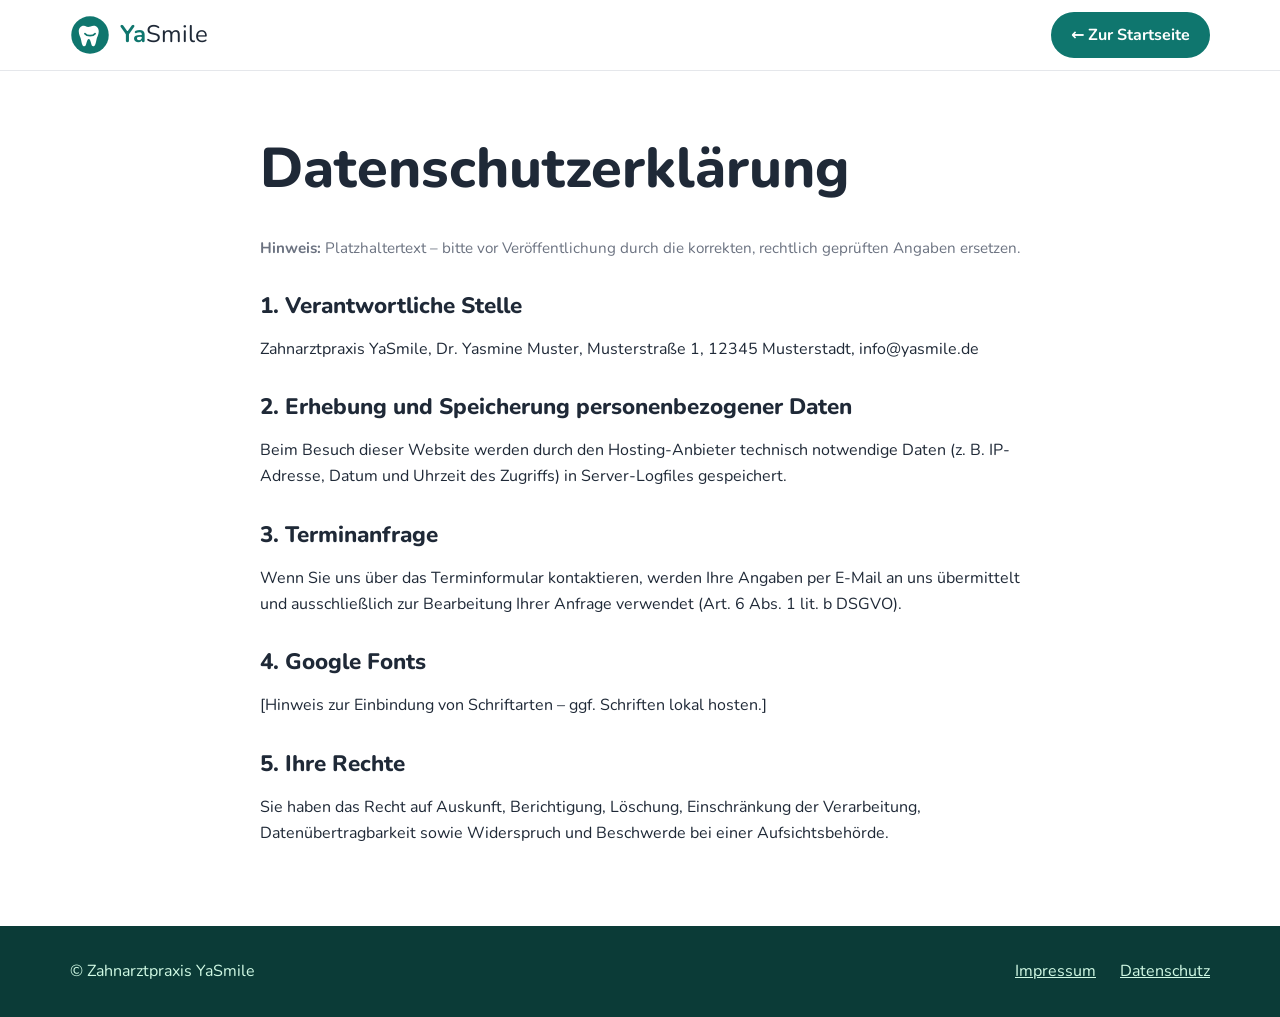
==== datenschutz.html @ cb1a3b2c "Add YaSmile dental practice website Static responsive site with hero, practice info, services, team," ====
<!DOCTYPE html>
<html lang="de">
<head>
  <meta charset="UTF-8">
  <meta name="viewport" content="width=device-width, initial-scale=1.0">
  <title>Datenschutzerklärung – YaSmile</title>
  <meta name="robots" content="noindex">
  <link rel="icon" href="favicon.svg" type="image/svg+xml">
  <link href="https://fonts.googleapis.com/css2?family=Nunito:wght@400;600;700;800&display=swap" rel="stylesheet">
  <link rel="stylesheet" href="css/styles.css">
</head>
<body>
  <header class="site-header">
    <div class="container nav-wrap">
      <a href="index.html" class="brand"><img src="assets/logo.svg" alt="" width="40" height="40"><span><strong>Ya</strong>Smile</span></a>
      <a href="index.html" class="btn btn-small">← Zur Startseite</a>
    </div>
  </header>
  <main class="legal container narrow">
    <h1>Datenschutzerklärung</h1>
    <p class="note"><strong>Hinweis:</strong> Platzhaltertext – bitte vor Veröffentlichung durch die korrekten, rechtlich geprüften Angaben ersetzen.</p>
    <h2>1. Verantwortliche Stelle</h2>
    <p>Zahnarztpraxis YaSmile, Dr. Yasmine Muster, Musterstraße 1, 12345 Musterstadt, info@yasmile.de</p>
    <h2>2. Erhebung und Speicherung personenbezogener Daten</h2>
    <p>Beim Besuch dieser Website werden durch den Hosting-Anbieter technisch notwendige Daten (z. B. IP-Adresse, Datum und Uhrzeit des Zugriffs) in Server-Logfiles gespeichert.</p>
    <h2>3. Terminanfrage</h2>
    <p>Wenn Sie uns über das Terminformular kontaktieren, werden Ihre Angaben per E-Mail an uns übermittelt und ausschließlich zur Bearbeitung Ihrer Anfrage verwendet (Art. 6 Abs. 1 lit. b DSGVO).</p>
    <h2>4. Google Fonts</h2>
    <p>[Hinweis zur Einbindung von Schriftarten – ggf. Schriften lokal hosten.]</p>
    <h2>5. Ihre Rechte</h2>
    <p>Sie haben das Recht auf Auskunft, Berichtigung, Löschung, Einschränkung der Verarbeitung, Datenübertragbarkeit sowie Widerspruch und Beschwerde bei einer Aufsichtsbehörde.</p>
  </main>
  <footer class="site-footer">
    <div class="container footer-grid">
      <p>© Zahnarztpraxis YaSmile</p>
      <nav><a href="impressum.html">Impressum</a><a href="datenschutz.html">Datenschutz</a></nav>
    </div>
  </footer>
</body>
</html>
---- css/styles.css ----
:root {
  --primary: #0f766e;
  --primary-dark: #115e59;
  --primary-light: #ccfbf1;
  --accent: #f59e0b;
  --text: #1f2937;
  --muted: #6b7280;
  --bg: #ffffff;
  --tint: #f0fdfa;
  --border: #e5e7eb;
  --radius: 16px;
  --shadow: 0 10px 30px rgba(15, 118, 110, 0.12);
}

*, *::before, *::after { box-sizing: border-box; }
html { scroll-behavior: smooth; scroll-padding-top: 80px; }
body {
  margin: 0;
  font-family: "Nunito", system-ui, -apple-system, "Segoe UI", sans-serif;
  color: var(--text);
  background: var(--bg);
  line-height: 1.65;
}
img { max-width: 100%; display: block; }
a { color: var(--primary); }
h1, h2, h3 { line-height: 1.2; margin: 0 0 .6em; }
h1 { font-size: clamp(2.2rem, 5vw, 3.5rem); font-weight: 800; }
h2 { font-size: clamp(1.7rem, 3.5vw, 2.4rem); font-weight: 800; }
h3 { font-size: 1.15rem; }

.container { width: min(1140px, 100% - 32px); margin-inline: auto; }
.narrow { width: min(760px, 100% - 32px); }

.eyebrow {
  text-transform: uppercase; letter-spacing: .12em; font-size: .8rem;
  font-weight: 700; color: var(--primary); margin: 0 0 .5rem;
}
.accent { color: var(--primary); }

/* Buttons */
.btn {
  display: inline-block; background: var(--primary); color: #fff; text-decoration: none;
  font-weight: 700; padding: .85rem 1.6rem; border-radius: 999px; border: 2px solid var(--primary);
  cursor: pointer; font: inherit; font-weight: 700; transition: background .2s, transform .2s;
}
.btn:hover { background: var(--primary-dark); transform: translateY(-2px); }
.btn-outline { background: transparent; color: var(--primary); }
.btn-outline:hover { background: var(--primary-light); }
.btn-small { padding: .5rem 1.1rem; color: #fff !important; }

/* Header */
.site-header {
  position: sticky; top: 0; z-index: 50; background: rgba(255,255,255,.92);
  backdrop-filter: blur(8px); border-bottom: 1px solid var(--border);
}
.nav-wrap { display: flex; align-items: center; justify-content: space-between; height: 70px; }
.brand { display: flex; align-items: center; gap: .6rem; text-decoration: none; color: var(--text); font-size: 1.5rem; }
.brand strong { color: var(--primary); }
.main-nav { display: flex; align-items: center; gap: 1.5rem; }
.main-nav a { text-decoration: none; color: var(--text); font-weight: 600; }
.main-nav a:not(.btn):hover { color: var(--primary); }
.nav-toggle { display: none; background: none; border: 0; cursor: pointer; padding: 8px; }
.nav-toggle span { display: block; width: 24px; height: 3px; background: var(--text); margin: 4px 0; border-radius: 2px; transition: .3s; }

/* Hero */
.hero { background: linear-gradient(135deg, var(--tint) 0%, #fff 60%); padding: 5rem 0 4rem; }
.hero-grid { display: grid; grid-template-columns: 1.2fr 1fr; gap: 3rem; align-items: center; }
.lead { font-size: 1.15rem; color: var(--muted); max-width: 36em; }
.hero-actions { display: flex; flex-wrap: wrap; gap: 1rem; margin: 2rem 0 1.5rem; }
.hero-badges { list-style: none; padding: 0; margin: 0; display: flex; flex-wrap: wrap; gap: .5rem 1.5rem; color: var(--primary-dark); font-weight: 600; }
.smile-card { background: #fff; border-radius: 50%; box-shadow: var(--shadow); padding: 2rem; max-width: 380px; margin-inline: auto; animation: float 5s ease-in-out infinite; }
@keyframes float { 50% { transform: translateY(-12px); } }

/* Sections */
.section { padding: 5rem 0; }
.section-tinted { background: var(--tint); }
.section-head { text-align: center; max-width: 640px; margin: 0 auto 3rem; }
.two-col { display: grid; grid-template-columns: 1fr 1fr; gap: 3rem; align-items: start; }

.features { list-style: none; margin: 0; padding: 0; display: grid; gap: 1.25rem; }
.features li { display: flex; gap: 1rem; background: #fff; border: 1px solid var(--border); border-radius: var(--radius); padding: 1.25rem; }
.features p { margin: 0; color: var(--muted); }
.icon { font-size: 1.8rem; line-height: 1; flex-shrink: 0; }

.cards { display: grid; grid-template-columns: repeat(3, 1fr); gap: 1.5rem; }
.card { background: #fff; border-radius: var(--radius); padding: 2rem; box-shadow: 0 2px 8px rgba(0,0,0,.04); transition: transform .25s, box-shadow .25s; }
.card:hover { transform: translateY(-6px); box-shadow: var(--shadow); }
.card .icon { display: inline-flex; width: 56px; height: 56px; align-items: center; justify-content: center; background: var(--primary-light); border-radius: 14px; margin-bottom: 1rem; }
.card p { color: var(--muted); margin: 0; }

.team { display: grid; grid-template-columns: repeat(4, 1fr); gap: 1.5rem; }
.member { margin: 0; text-align: center; }
.avatar {
  aspect-ratio: 1; border-radius: var(--radius); display: grid; place-items: center;
  font-size: 3rem; font-weight: 800; color: var(--primary);
  background: linear-gradient(135deg, var(--primary-light), #fef3c7); margin-bottom: 1rem;
}
.member h3 { margin-bottom: .2rem; }
.member p { margin: 0; color: var(--muted); }

.hours { width: 100%; border-collapse: collapse; background: #fff; border-radius: var(--radius); overflow: hidden; }
.hours th, .hours td { padding: .8rem 1.2rem; text-align: left; border-bottom: 1px solid var(--border); }
.hours tr:last-child th, .hours tr:last-child td { border-bottom: 0; }
.hours td { text-align: right; font-variant-numeric: tabular-nums; }
.note { color: var(--muted); font-size: .95rem; }

.contact { font-style: normal; }
.map-placeholder {
  margin-top: 1.5rem; min-height: 200px; border-radius: var(--radius); border: 2px dashed #99f6e4;
  background: #fff; display: grid; place-content: center; text-align: center; padding: 1rem; gap: .3rem;
}
.map-placeholder span { font-weight: 700; font-size: 1.1rem; }
.map-placeholder small { color: var(--muted); }

/* Form */
.form { display: grid; grid-template-columns: 1fr 1fr; gap: 1.2rem; background: #fff; padding: 2rem; border-radius: var(--radius); box-shadow: var(--shadow); }
.field { display: flex; flex-direction: column; gap: .35rem; }
.full { grid-column: 1 / -1; }
.field label { font-weight: 600; font-size: .95rem; }
.field input, .field select, .field textarea {
  font: inherit; padding: .75rem .9rem; border: 1px solid var(--border); border-radius: 10px; background: #fff;
}
.field input:focus, .field select:focus, .field textarea:focus { outline: 2px solid var(--primary); border-color: transparent; }
.field.check { flex-direction: row; align-items: flex-start; gap: .6rem; }
.field.check input { margin-top: .35rem; }
.field.check label { font-weight: 400; }
.invalid { border-color: #dc2626 !important; }
.form-status { margin: .75rem 0 0; font-weight: 600; }
.form-status.error { color: #dc2626; }
.form-status.success { color: var(--primary); }

/* Footer */
.site-footer { background: #0b3b37; color: #d1fae5; padding: 2rem 0; }
.footer-grid { display: flex; flex-wrap: wrap; align-items: center; justify-content: space-between; gap: 1rem; }
.site-footer .brand { color: #fff; font-size: 1.2rem; }
.site-footer .brand strong { color: #5eead4; }
.site-footer p { margin: 0; }
.site-footer nav { display: flex; gap: 1.5rem; }
.site-footer a { color: #d1fae5; }

/* Legal pages */
.legal { padding: 4rem 0; }
.legal h2 { font-size: 1.4rem; margin-top: 2rem; }

/* Responsive */
@media (max-width: 900px) {
  .hero-grid, .two-col { grid-template-columns: 1fr; }
  .hero-visual { order: -1; }
  .smile-card { max-width: 240px; }
  .cards { grid-template-columns: repeat(2, 1fr); }
  .team { grid-template-columns: repeat(2, 1fr); }
}
@media (max-width: 760px) {
  .nav-toggle { display: block; }
  .main-nav {
    position: absolute; top: 70px; left: 0; right: 0; flex-direction: column; align-items: stretch;
    background: #fff; padding: 1rem 16px 1.5rem; gap: .25rem; border-bottom: 1px solid var(--border);
    display: none;
  }
  .main-nav.open { display: flex; }
  .main-nav a { padding: .6rem 0; }
  .main-nav .btn { text-align: center; margin-top: .5rem; }
  .nav-toggle[aria-expanded="true"] span:nth-child(1) { transform: translateY(7px) rotate(45deg); }
  .nav-toggle[aria-expanded="true"] span:nth-child(2) { opacity: 0; }
  .nav-toggle[aria-expanded="true"] span:nth-child(3) { transform: translateY(-7px) rotate(-45deg); }
  .hero { padding: 3rem 0; }
  .section { padding: 3.5rem 0; }
  .cards, .form { grid-template-columns: 1fr; }
  .form { padding: 1.25rem; }
}
@media (prefers-reduced-motion: reduce) {
  html { scroll-behavior: auto; }
  .smile-card { animation: none; }
  .card, .btn { transition: none; }
}
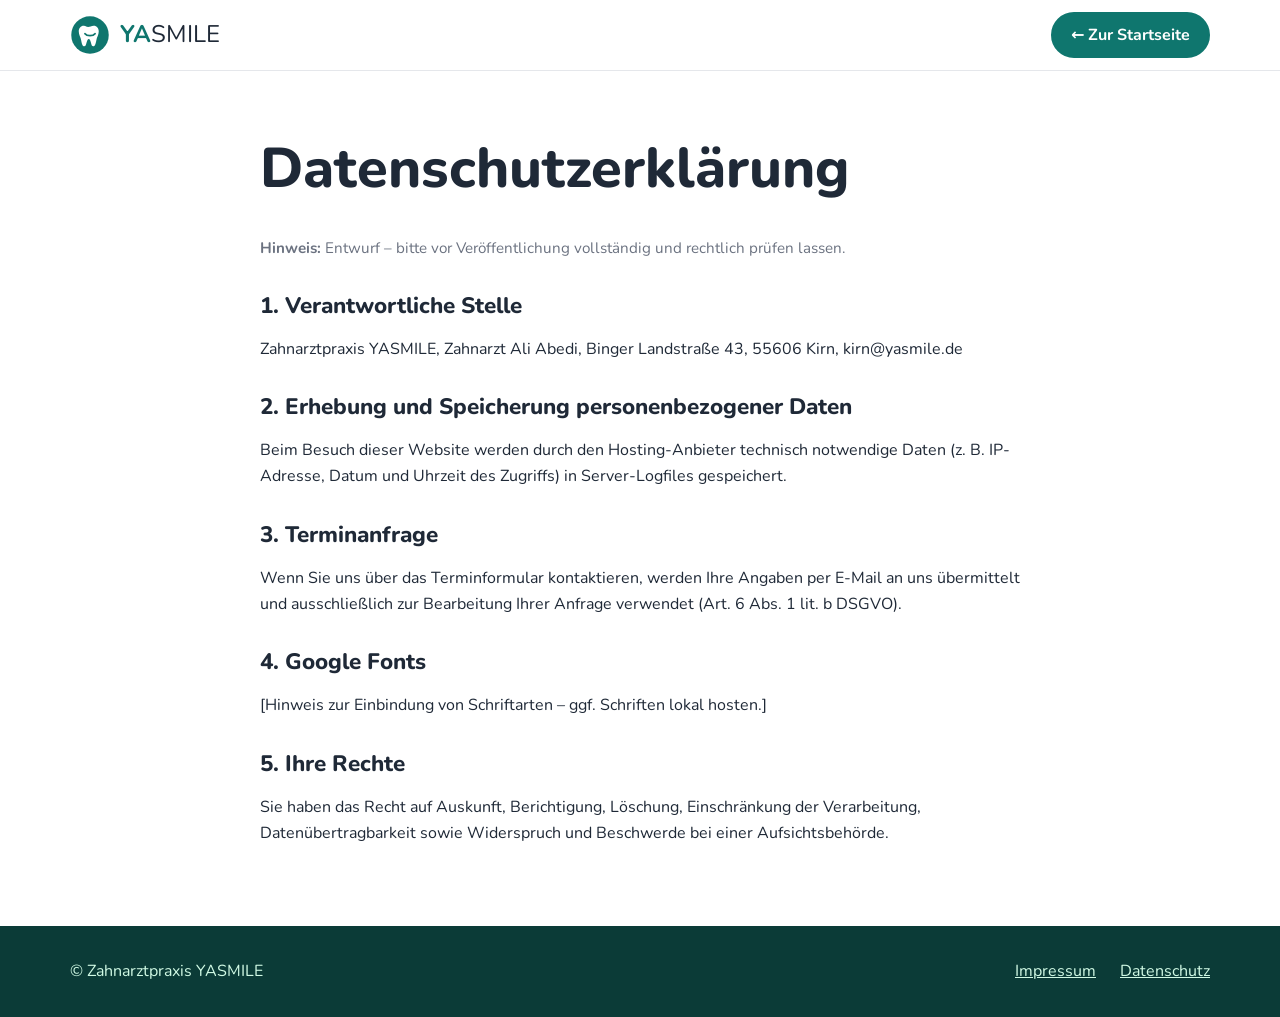
==== commit 87a6ec30: "Use real YASMILE practice details Add Kirn address, phone and email, owner Ali Abedi, actual service" ====
--- a/datenschutz.html
+++ b/datenschutz.html
@@ -3,7 +3,7 @@
 <head>
   <meta charset="UTF-8">
   <meta name="viewport" content="width=device-width, initial-scale=1.0">
-  <title>Datenschutzerklärung – YaSmile</title>
+  <title>Datenschutzerklärung – YASMILE</title>
   <meta name="robots" content="noindex">
   <link rel="icon" href="favicon.svg" type="image/svg+xml">
   <link href="https://fonts.googleapis.com/css2?family=Nunito:wght@400;600;700;800&display=swap" rel="stylesheet">
@@ -12,15 +12,15 @@
 <body>
   <header class="site-header">
     <div class="container nav-wrap">
-      <a href="index.html" class="brand"><img src="assets/logo.svg" alt="" width="40" height="40"><span><strong>Ya</strong>Smile</span></a>
+      <a href="index.html" class="brand"><img src="assets/logo.svg" alt="" width="40" height="40"><span><strong>YA</strong>SMILE</span></a>
       <a href="index.html" class="btn btn-small">← Zur Startseite</a>
     </div>
   </header>
   <main class="legal container narrow">
     <h1>Datenschutzerklärung</h1>
-    <p class="note"><strong>Hinweis:</strong> Platzhaltertext – bitte vor Veröffentlichung durch die korrekten, rechtlich geprüften Angaben ersetzen.</p>
+    <p class="note"><strong>Hinweis:</strong> Entwurf – bitte vor Veröffentlichung vollständig und rechtlich prüfen lassen.</p>
     <h2>1. Verantwortliche Stelle</h2>
-    <p>Zahnarztpraxis YaSmile, Dr. Yasmine Muster, Musterstraße 1, 12345 Musterstadt, info@yasmile.de</p>
+    <p>Zahnarztpraxis YASMILE, Zahnarzt Ali Abedi, Binger Landstraße 43, 55606 Kirn, kirn@yasmile.de</p>
     <h2>2. Erhebung und Speicherung personenbezogener Daten</h2>
     <p>Beim Besuch dieser Website werden durch den Hosting-Anbieter technisch notwendige Daten (z. B. IP-Adresse, Datum und Uhrzeit des Zugriffs) in Server-Logfiles gespeichert.</p>
     <h2>3. Terminanfrage</h2>
@@ -32,7 +32,7 @@
   </main>
   <footer class="site-footer">
     <div class="container footer-grid">
-      <p>© Zahnarztpraxis YaSmile</p>
+      <p>© Zahnarztpraxis YASMILE</p>
       <nav><a href="impressum.html">Impressum</a><a href="datenschutz.html">Datenschutz</a></nav>
     </div>
   </footer>
--- a/css/styles.css
+++ b/css/styles.css
@@ -105,12 +105,9 @@
 .note { color: var(--muted); font-size: .95rem; }
 
 .contact { font-style: normal; }
-.map-placeholder {
-  margin-top: 1.5rem; min-height: 200px; border-radius: var(--radius); border: 2px dashed #99f6e4;
-  background: #fff; display: grid; place-content: center; text-align: center; padding: 1rem; gap: .3rem;
-}
-.map-placeholder span { font-weight: 700; font-size: 1.1rem; }
-.map-placeholder small { color: var(--muted); }
+
+
+
 
 /* Form */
 .form { display: grid; grid-template-columns: 1fr 1fr; gap: 1.2rem; background: #fff; padding: 2rem; border-radius: var(--radius); box-shadow: var(--shadow); }
@@ -173,3 +170,23 @@
   .smile-card { animation: none; }
   .card, .btn { transition: none; }
 }
+
+/* Team intro & locations */
+.team-intro { grid-template-columns: 280px 1fr; align-items: center; gap: 2.5rem; }
+.team-text p { font-size: 1.05rem; }
+.locations-title { margin-top: 2rem; }
+.locations { list-style: none; padding: 0; margin: 0; display: grid; gap: .6rem; }
+.locations li { background: #fff; border-radius: 12px; padding: .8rem 1.1rem; border: 1px solid var(--border); }
+.map-link {
+  margin-top: 1.5rem; min-height: 160px; border-radius: var(--radius); border: 2px dashed #99f6e4;
+  background: #fff; display: grid; place-content: center; text-align: center; padding: 1rem; gap: .3rem;
+  text-decoration: none; color: var(--text); transition: border-color .2s;
+}
+.map-link:hover { border-color: var(--primary); }
+.map-link span { font-weight: 700; font-size: 1.1rem; color: var(--primary); }
+.map-link small { color: var(--muted); }
+.cards .card h3 { font-size: 1.1rem; }
+@media (max-width: 760px) {
+  .team-intro { grid-template-columns: 1fr; }
+  .team-intro .member { max-width: 240px; margin-inline: auto; }
+}
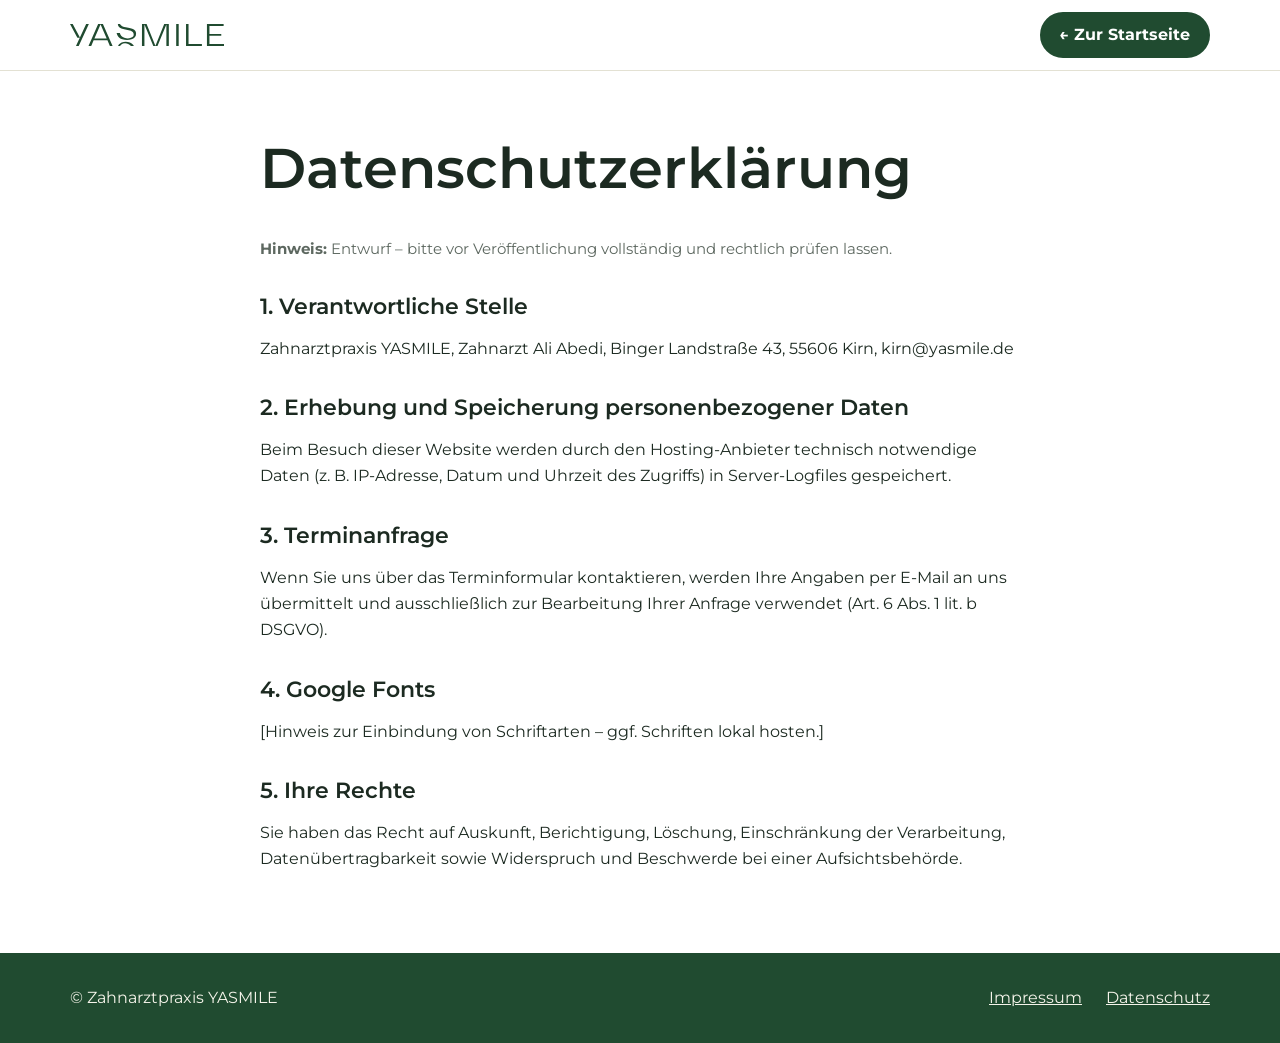
==== commit 1aceea5a: "Adopt YASMILE branding and real opening hours - Colors (#204b30 green, #f5f4ea cream), Montserrat fo" ====
--- a/datenschutz.html
+++ b/datenschutz.html
@@ -6,13 +6,13 @@
   <title>Datenschutzerklärung – YASMILE</title>
   <meta name="robots" content="noindex">
   <link rel="icon" href="favicon.svg" type="image/svg+xml">
-  <link href="https://fonts.googleapis.com/css2?family=Nunito:wght@400;600;700;800&display=swap" rel="stylesheet">
+  <link href="https://fonts.googleapis.com/css2?family=Montserrat:wght@300;400;600;700&display=swap" rel="stylesheet">
   <link rel="stylesheet" href="css/styles.css">
 </head>
 <body>
   <header class="site-header">
     <div class="container nav-wrap">
-      <a href="index.html" class="brand"><img src="assets/logo.svg" alt="" width="40" height="40"><span><strong>YA</strong>SMILE</span></a>
+      <a href="index.html" class="brand"><img src="assets/logo.svg" alt="YASMILE" width="170" height="24"></a>
       <a href="index.html" class="btn btn-small">← Zur Startseite</a>
     </div>
   </header>
--- a/css/styles.css
+++ b/css/styles.css
@@ -1,22 +1,23 @@
 :root {
-  --primary: #0f766e;
-  --primary-dark: #115e59;
-  --primary-light: #ccfbf1;
-  --accent: #f59e0b;
-  --text: #1f2937;
-  --muted: #6b7280;
+  /* Farben nach yasmile.de */
+  --primary: #204b30;
+  --primary-dark: #163522;
+  --primary-light: #e4ebe2;
+  --secondary: #f5f4ea;
+  --text: #1c2a21;
+  --muted: #5d6860;
   --bg: #ffffff;
-  --tint: #f0fdfa;
-  --border: #e5e7eb;
+  --tint: #f5f4ea;
+  --border: #e3e1d3;
   --radius: 16px;
-  --shadow: 0 10px 30px rgba(15, 118, 110, 0.12);
+  --shadow: 0 10px 30px rgba(32, 75, 48, 0.12);
 }
 
 *, *::before, *::after { box-sizing: border-box; }
 html { scroll-behavior: smooth; scroll-padding-top: 80px; }
 body {
   margin: 0;
-  font-family: "Nunito", system-ui, -apple-system, "Segoe UI", sans-serif;
+  font-family: "Montserrat", system-ui, -apple-system, "Segoe UI", sans-serif;
   color: var(--text);
   background: var(--bg);
   line-height: 1.65;
@@ -24,8 +25,8 @@
 img { max-width: 100%; display: block; }
 a { color: var(--primary); }
 h1, h2, h3 { line-height: 1.2; margin: 0 0 .6em; }
-h1 { font-size: clamp(2.2rem, 5vw, 3.5rem); font-weight: 800; }
-h2 { font-size: clamp(1.7rem, 3.5vw, 2.4rem); font-weight: 800; }
+h1 { font-size: clamp(2.2rem, 5vw, 3.5rem); font-weight: 600; }
+h2 { font-size: clamp(1.7rem, 3.5vw, 2.4rem); font-weight: 600; }
 h3 { font-size: 1.15rem; }
 
 .container { width: min(1140px, 100% - 32px); margin-inline: auto; }
@@ -54,8 +55,8 @@
   backdrop-filter: blur(8px); border-bottom: 1px solid var(--border);
 }
 .nav-wrap { display: flex; align-items: center; justify-content: space-between; height: 70px; }
-.brand { display: flex; align-items: center; gap: .6rem; text-decoration: none; color: var(--text); font-size: 1.5rem; }
-.brand strong { color: var(--primary); }
+.brand { display: flex; align-items: center; text-decoration: none; }
+.brand img { height: 22px; width: auto; }
 .main-nav { display: flex; align-items: center; gap: 1.5rem; }
 .main-nav a { text-decoration: none; color: var(--text); font-weight: 600; }
 .main-nav a:not(.btn):hover { color: var(--primary); }
@@ -68,7 +69,7 @@
 .lead { font-size: 1.15rem; color: var(--muted); max-width: 36em; }
 .hero-actions { display: flex; flex-wrap: wrap; gap: 1rem; margin: 2rem 0 1.5rem; }
 .hero-badges { list-style: none; padding: 0; margin: 0; display: flex; flex-wrap: wrap; gap: .5rem 1.5rem; color: var(--primary-dark); font-weight: 600; }
-.smile-card { background: #fff; border-radius: 50%; box-shadow: var(--shadow); padding: 2rem; max-width: 380px; margin-inline: auto; animation: float 5s ease-in-out infinite; }
+.smile-card { background: var(--secondary); border-radius: 50%; box-shadow: var(--shadow); padding: 3.5rem; aspect-ratio: 1; display: grid; place-items: center; max-width: 380px; margin-inline: auto; animation: float 5s ease-in-out infinite; }
 @keyframes float { 50% { transform: translateY(-12px); } }
 
 /* Sections */
@@ -92,8 +93,8 @@
 .member { margin: 0; text-align: center; }
 .avatar {
   aspect-ratio: 1; border-radius: var(--radius); display: grid; place-items: center;
-  font-size: 3rem; font-weight: 800; color: var(--primary);
-  background: linear-gradient(135deg, var(--primary-light), #fef3c7); margin-bottom: 1rem;
+  font-size: 3rem; font-weight: 600; color: var(--primary);
+  background: linear-gradient(135deg, var(--primary-light), var(--secondary)); margin-bottom: 1rem;
 }
 .member h3 { margin-bottom: .2rem; }
 .member p { margin: 0; color: var(--muted); }
@@ -127,13 +128,12 @@
 .form-status.success { color: var(--primary); }
 
 /* Footer */
-.site-footer { background: #0b3b37; color: #d1fae5; padding: 2rem 0; }
+.site-footer { background: var(--primary); color: var(--secondary); padding: 2rem 0; }
 .footer-grid { display: flex; flex-wrap: wrap; align-items: center; justify-content: space-between; gap: 1rem; }
-.site-footer .brand { color: #fff; font-size: 1.2rem; }
-.site-footer .brand strong { color: #5eead4; }
+.site-footer .brand img { height: 18px; }
 .site-footer p { margin: 0; }
-.site-footer nav { display: flex; gap: 1.5rem; }
-.site-footer a { color: #d1fae5; }
+.site-footer nav { display: flex; flex-wrap: wrap; gap: .5rem 1.5rem; }
+.site-footer a { color: var(--secondary); }
 
 /* Legal pages */
 .legal { padding: 4rem 0; }
@@ -178,7 +178,7 @@
 .locations { list-style: none; padding: 0; margin: 0; display: grid; gap: .6rem; }
 .locations li { background: #fff; border-radius: 12px; padding: .8rem 1.1rem; border: 1px solid var(--border); }
 .map-link {
-  margin-top: 1.5rem; min-height: 160px; border-radius: var(--radius); border: 2px dashed #99f6e4;
+  margin-top: 1.5rem; min-height: 100px; border-radius: var(--radius); border: 2px dashed #b9c8b8;
   background: #fff; display: grid; place-content: center; text-align: center; padding: 1rem; gap: .3rem;
   text-decoration: none; color: var(--text); transition: border-color .2s;
 }
@@ -190,3 +190,16 @@
   .team-intro { grid-template-columns: 1fr; }
   .team-intro .member { max-width: 240px; margin-inline: auto; }
 }
+
+/* Standorte & Sprechzeiten */
+.location-card { background: #fff; border-radius: var(--radius); padding: 2rem; box-shadow: 0 2px 8px rgba(0,0,0,.04); }
+.location-card h3 { font-size: 1.35rem; color: var(--primary); }
+.location-card .hours { border: 1px solid var(--border); }
+.hours caption { text-align: left; font-weight: 600; padding-bottom: .5rem; color: var(--primary); }
+.emergency { margin-top: 2.5rem; background: #fff; border-left: 4px solid var(--primary); border-radius: 12px; padding: 1.5rem 1.75rem; }
+.emergency p { margin: 0; }
+.center { text-align: center; margin-top: 1.5rem; }
+@media (max-width: 760px) {
+  .location-card { padding: 1.25rem; }
+  .hours th, .hours td { padding: .6rem .7rem; }
+}
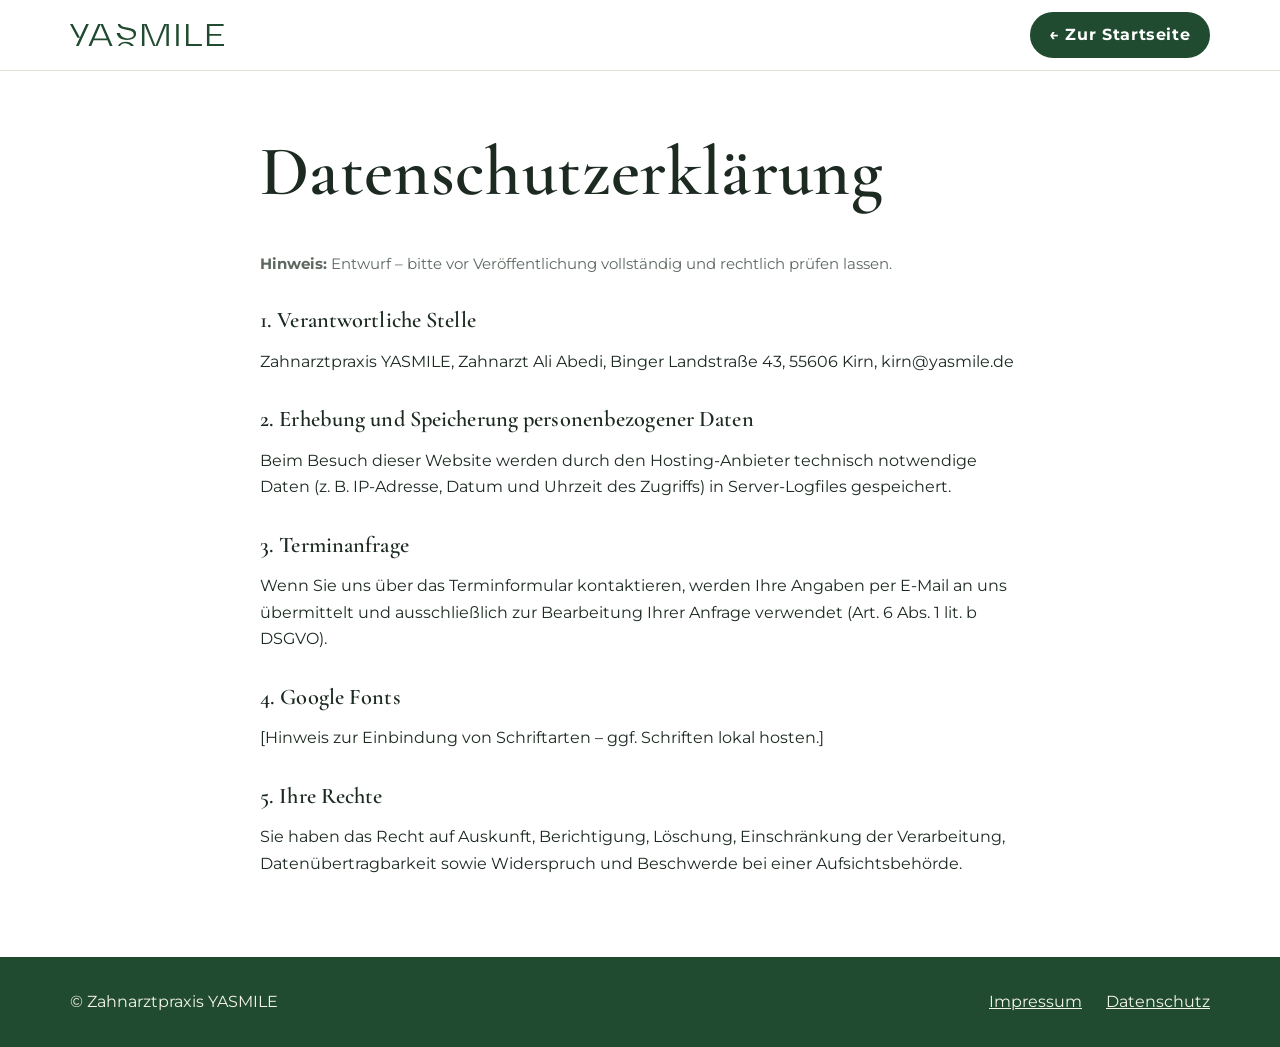
==== commit ee4ecbe2: "Add luxury look, animations and brand patterns - Cormorant Garamond serif headings, gold accent line" ====
--- a/datenschutz.html
+++ b/datenschutz.html
@@ -6,7 +6,7 @@
   <title>Datenschutzerklärung – YASMILE</title>
   <meta name="robots" content="noindex">
   <link rel="icon" href="favicon.svg" type="image/svg+xml">
-  <link href="https://fonts.googleapis.com/css2?family=Montserrat:wght@300;400;600;700&display=swap" rel="stylesheet">
+  <link href="https://fonts.googleapis.com/css2?family=Cormorant+Garamond:ital,wght@0,500;0,600;1,500;1,600&family=Montserrat:wght@300;400;600;700&display=swap" rel="stylesheet">
   <link rel="stylesheet" href="css/styles.css">
 </head>
 <body>
--- a/css/styles.css
+++ b/css/styles.css
@@ -11,6 +11,8 @@
   --border: #e3e1d3;
   --radius: 16px;
   --shadow: 0 10px 30px rgba(32, 75, 48, 0.12);
+  --gold: #b89a5e;
+  --serif: "Cormorant Garamond", Georgia, "Times New Roman", serif;
 }
 
 *, *::before, *::after { box-sizing: border-box; }
@@ -203,3 +205,132 @@
   .location-card { padding: 1.25rem; }
   .hours th, .hours td { padding: .6rem .7rem; }
 }
+
+/* Kampagne: Neupatienten */
+.steps { list-style: none; padding: 0; margin: 0 0 3rem; display: grid; grid-template-columns: repeat(3, 1fr); gap: 1.5rem; counter-reset: none; }
+.steps li { background: #fff; border-radius: var(--radius); padding: 2rem; box-shadow: 0 2px 8px rgba(0,0,0,.04); }
+.steps p { margin: 0; color: var(--muted); }
+.step-no {
+  display: inline-grid; place-items: center; width: 44px; height: 44px; border-radius: 50%;
+  background: var(--primary); color: #fff; font-weight: 700; margin-bottom: 1rem;
+}
+.checklist { background: #fff; border-radius: var(--radius); padding: 1.75rem 2rem; max-width: 760px; margin-inline: auto; border-left: 4px solid var(--primary); }
+.checklist ul { margin: 0; padding-left: 1.2rem; }
+.location-card .btn { margin-top: .5rem; }
+.faq details { background: #fff; border-radius: 12px; border: 1px solid var(--border); padding: 1rem 1.25rem; margin-bottom: .75rem; }
+.faq summary { cursor: pointer; font-weight: 600; color: var(--primary); }
+.faq details p { margin: .75rem 0 0; color: var(--muted); }
+.cta-band { background: var(--primary); color: var(--secondary); padding: 4rem 0; text-align: center; }
+.cta-band h2 { color: #fff; }
+.cta-inner p { margin: 0 0 1.5rem; }
+.btn-light { background: var(--secondary); color: var(--primary); border-color: var(--secondary); }
+.btn-light:hover { background: #fff; }
+.campaign-teaser { background: var(--primary); color: var(--secondary); border-radius: var(--radius); padding: 2rem; display: flex; flex-wrap: wrap; align-items: center; justify-content: space-between; gap: 1rem; }
+.campaign-teaser h3 { color: #fff; margin: 0 0 .25rem; font-size: 1.35rem; }
+.campaign-teaser p { margin: 0; }
+@media (max-width: 900px) {
+  .steps { grid-template-columns: 1fr; }
+}
+.section-slim { padding: 3rem 0 0; }
+.smile-card { width: min(360px, 100%); padding: 0; }
+.smile-card img { width: 55%; height: auto; }
+@media (max-width: 900px) { .smile-card { width: 240px; } }
+
+/* ===== Luxus-Look ===== */
+h1, h2 { font-family: var(--serif); font-weight: 600; letter-spacing: .005em; }
+h1 { font-size: clamp(2.6rem, 6vw, 4.4rem); line-height: 1.05; }
+h2 { font-size: clamp(2rem, 4vw, 3rem); line-height: 1.1; }
+.accent { font-style: italic; }
+.eyebrow { display: inline-flex; align-items: center; gap: .75rem; color: var(--gold); }
+.eyebrow::before { content: ""; width: 36px; height: 1px; background: var(--gold); }
+.section-head .eyebrow::after { content: ""; width: 36px; height: 1px; background: var(--gold); }
+.btn { letter-spacing: .04em; position: relative; overflow: hidden; }
+.btn::after {
+  content: ""; position: absolute; inset: 0; transform: translateX(-120%) skewX(-20deg);
+  background: linear-gradient(90deg, transparent, rgba(255,255,255,.35), transparent);
+  transition: transform .7s ease;
+}
+.btn:hover::after { transform: translateX(120%) skewX(-20deg); }
+.card, .location-card, .steps li { border: 1px solid var(--border); position: relative; overflow: hidden; }
+.card::before, .location-card::before, .steps li::before {
+  content: ""; position: absolute; left: 0; top: 0; height: 3px; width: 0;
+  background: linear-gradient(90deg, var(--gold), var(--primary)); transition: width .5s ease;
+}
+.card:hover::before, .location-card:hover::before, .steps li:hover::before { width: 100%; }
+.site-header { transition: box-shadow .3s, background .3s; }
+.site-header.scrolled { box-shadow: 0 6px 24px rgba(32,75,48,.08); background: rgba(255,255,255,.97); }
+
+/* Hero: Signet mit goldenem Ring */
+.hero { position: relative; overflow: hidden; }
+.hero::before {
+  content: ""; position: absolute; width: 60vw; height: 60vw; right: -20vw; top: -25vw; border-radius: 50%;
+  background: radial-gradient(circle, rgba(184,154,94,.18), transparent 65%);
+  animation: glow 12s ease-in-out infinite alternate; pointer-events: none;
+}
+@keyframes glow { to { transform: translate(-6vw, 6vw) scale(1.1); } }
+.smile-card { position: relative; animation: float 6s ease-in-out infinite; }
+.smile-card::before {
+  content: ""; position: absolute; inset: -14px; border-radius: 50%;
+  border: 1px solid transparent; border-top-color: var(--gold); border-right-color: rgba(184,154,94,.35);
+  animation: spin 14s linear infinite;
+}
+@keyframes spin { to { transform: rotate(360deg); } }
+.smile-card img { animation: signetIn 1.6s cubic-bezier(.2,.7,.2,1) both; }
+@keyframes signetIn { from { opacity: 0; transform: scale(.7) rotate(-8deg); } to { opacity: 1; transform: none; } }
+.hero-text > * { animation: rise .9s cubic-bezier(.2,.7,.2,1) both; }
+.hero-text > *:nth-child(2) { animation-delay: .12s; }
+.hero-text > *:nth-child(3) { animation-delay: .24s; }
+.hero-text > *:nth-child(4) { animation-delay: .36s; }
+.hero-text > *:nth-child(5) { animation-delay: .48s; }
+@keyframes rise { from { opacity: 0; transform: translateY(24px); } to { opacity: 1; transform: none; } }
+
+/* Scroll-Reveal (per JS aktiviert) */
+.js .reveal { opacity: 0; transform: translateY(32px); transition: opacity .9s ease, transform .9s cubic-bezier(.2,.7,.2,1); }
+.js .reveal.visible { opacity: 1; transform: none; }
+
+/* Musterbänder in den YASMILE-Farben */
+@keyframes drift { from { background-position: 0 0, 0 0; } to { background-position: 96px 48px, 0 0; } }
+.image-band {
+  position: relative; min-height: 60vh; display: grid; align-items: center; color: #fff; overflow: hidden;
+  background: url("../assets/pattern-light.svg") 0 0 / 96px 48px repeat, radial-gradient(ellipse at 80% 20%, #2c5f3e, var(--primary) 55%, var(--primary-dark));
+  animation: drift 30s linear infinite;
+}
+.image-band::after {
+  content: ""; position: absolute; left: 0; right: 0; bottom: 0; height: 1px;
+  background: linear-gradient(90deg, transparent, var(--gold), transparent);
+}
+.band-signet { position: absolute; right: -4vw; top: 50%; width: min(460px, 55vw); margin-top: calc(min(460px, 55vw) * -.56); will-change: transform; pointer-events: none; }
+.band-signet img { width: 100%; height: auto; filter: brightness(0) invert(1); opacity: .08; }
+.image-band .container { position: relative; z-index: 1; padding: 5rem 0; }
+.image-band h2 { color: #fff; max-width: 14em; }
+.image-band p { max-width: 36em; color: var(--secondary); margin: 0; }
+.image-band .eyebrow { color: #e3cf9f; }
+.image-band .eyebrow::before { background: #e3cf9f; }
+.section-tinted { background: url("../assets/pattern-green.svg") 0 0 / 96px 48px repeat, var(--tint); }
+
+/* Highlights statt Galerie */
+.highlights { display: grid; grid-template-columns: repeat(3, 1fr); gap: 1.5rem; }
+.highlight {
+  position: relative; overflow: hidden; border-radius: var(--radius); padding: 2.5rem 2rem; min-height: 280px;
+  display: flex; flex-direction: column; justify-content: flex-end;
+  background: url("../assets/pattern-green.svg") 0 0 / 96px 48px repeat, var(--secondary);
+  border: 1px solid var(--border); transition: transform .5s cubic-bezier(.2,.7,.2,1), box-shadow .5s;
+}
+.highlight:hover { transform: translateY(-8px); box-shadow: var(--shadow); animation: drift 12s linear infinite; }
+.highlight-dark { background: url("../assets/pattern-light.svg") 0 0 / 96px 48px repeat, var(--primary); color: var(--secondary); border-color: var(--primary); }
+.highlight-dark h3 { color: #fff; }
+.highlight h3 { font-family: var(--serif); font-size: 1.6rem; font-weight: 600; margin-bottom: .4rem; }
+.highlight p { margin: 0; }
+.highlight-no { position: absolute; top: 1.25rem; right: 1.5rem; font-family: var(--serif); font-size: 3.5rem; line-height: 1; color: var(--gold); opacity: .8; }
+@media (max-width: 900px) {
+  .highlights { grid-template-columns: 1fr; }
+  .highlight { min-height: 200px; }
+}
+@media (max-width: 760px) {
+  .image-band { min-height: 50vh; }
+}
+
+@media (prefers-reduced-motion: reduce) {
+  *, *::before, *::after { animation: none !important; transition: none !important; }
+  .js .reveal { opacity: 1; transform: none; }
+}
